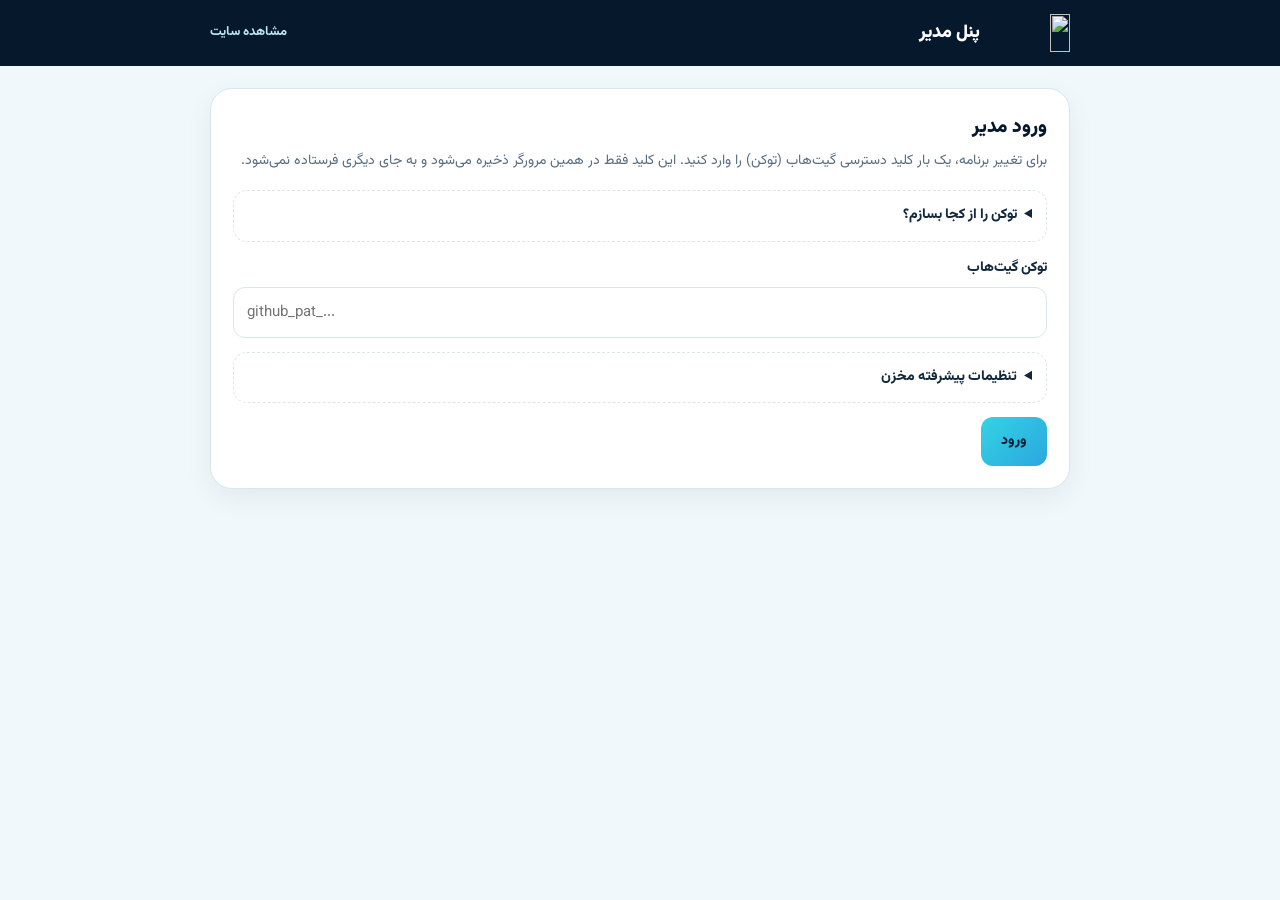
==== admin.html @ 572bd27a "Add files via upload" ====
<!doctype html>
<html lang="fa" dir="rtl">
<head>
<meta charset="utf-8">
<meta name="viewport" content="width=device-width,initial-scale=1,viewport-fit=cover">
<meta name="robots" content="noindex,nofollow">
<meta name="theme-color" content="#06182c">
<title>پنل مدیر استخر شهدای بسیج</title>
<link rel="icon" type="image/png" href="favicon.png">
<link href="https://fonts.googleapis.com/css2?family=Vazirmatn:wght@400;600;800;900&display=swap" rel="stylesheet">
<style>
/* Admin panel: calm light page, navy header, one card per task. Closed = red, open = green, same as the public site. */
:root{--ink:#06182c;--navy:#0a2a4a;--blue:#0b78c4;--aqua:#34d3e3;--foam:#f1f8fb;--text:#12283d;--muted:#566d80;--line:#d8e7ee;--ok:#16874f;--ok-soft:#e0f5e9;--bad:#c62839;--bad-soft:#fde8ea;--gold:#f2c14e;--font:"Vazirmatn",Tahoma,"Segoe UI",sans-serif}
*{box-sizing:border-box;margin:0;padding:0}
body{font-family:var(--font);background:var(--foam);color:var(--text);line-height:1.8;min-height:100vh}
a{color:var(--blue)}button,input,select,textarea{font:inherit;color:inherit}
:focus-visible{outline:3px solid var(--aqua);outline-offset:2px}
header{background:var(--ink);color:#fff;padding:14px 16px}
.hd{width:min(860px,100%);margin-inline:auto;display:flex;align-items:center;gap:14px}
.hd img{height:38px;width:auto}.hd h1{font-size:18px;font-weight:900}.hd .sp{margin-inline-start:auto;display:flex;gap:10px;align-items:center}
.hd a{color:#bfe9f4;font-size:13px;font-weight:700;text-decoration:none}
main{width:min(860px,100% - 32px);margin:22px auto 60px;display:grid;gap:18px}
.card{background:#fff;border:1px solid var(--line);border-radius:22px;padding:22px;box-shadow:0 10px 28px rgba(6,24,44,.06)}
.card h2{font-size:19px;font-weight:900;color:var(--ink);margin-bottom:4px}.card>p.lead{color:var(--muted);font-size:14px;margin-bottom:16px}
.field{display:grid;gap:6px;margin-bottom:14px}.field label{font-weight:800;font-size:14px}
input[type=text],input[type=password],select,textarea{width:100%;border:1.5px solid var(--line);border-radius:12px;padding:11px 13px;background:#fff;font-size:15px}
textarea{resize:vertical;min-height:72px}
.hint{font-size:12.5px;color:var(--muted)}
.btn{display:inline-flex;align-items:center;justify-content:center;gap:8px;border:0;border-radius:12px;padding:12px 20px;font-weight:800;font-size:14px;cursor:pointer;background:var(--ink);color:#fff}
.btn.pri{background:linear-gradient(135deg,var(--aqua),#2aa7e0);color:#04243a}
.btn.line{background:#fff;border:1.5px solid var(--line);color:var(--navy)}
.btn.danger{background:var(--bad-soft);color:var(--bad)}
.btn:disabled{opacity:.5;cursor:not-allowed}
.row{display:flex;gap:10px;flex-wrap:wrap;align-items:center}
.msg{padding:11px 14px;border-radius:12px;font-size:14px;font-weight:700;margin-top:12px}
.msg.ok{background:var(--ok-soft);color:var(--ok)}.msg.err{background:var(--bad-soft);color:var(--bad)}.msg.info{background:#e6f3fb;color:#0b5a8c}
.msg[hidden]{display:none}
details{border:1px dashed var(--line);border-radius:14px;padding:12px 14px;margin:14px 0}summary{cursor:pointer;font-weight:800;font-size:14px}
details ol{margin:10px 22px 4px;font-size:14px}details li{margin-bottom:4px}
code{background:#eef4f8;padding:1px 6px;border-radius:6px;font-size:13px;direction:ltr;unicode-bidi:isolate}
/* weekdays */
.wd{display:grid;gap:8px}
.wd-row{display:grid;grid-template-columns:1fr auto;align-items:center;gap:12px;padding:12px 16px;border-radius:16px;border:1.5px solid var(--line)}
.wd-row.open{background:#fff}.wd-row.closed{background:repeating-linear-gradient(135deg,#fff,#fff 8px,var(--bad-soft) 8px,var(--bad-soft) 16px);border-color:#f1c3c8}
.wd-row b{font-size:16px}.wd-row small{display:block;color:var(--muted);font-weight:700}
.sw{position:relative;display:inline-flex;align-items:center;gap:10px;cursor:pointer;font-weight:800;font-size:14px}
.sw input{position:absolute;opacity:0;width:44px;height:26px;margin:0;cursor:pointer}
.sw i{width:44px;height:26px;border-radius:99px;background:var(--bad);position:relative;transition:background .2s;flex:none}
.sw i:after{content:"";position:absolute;top:3px;inset-inline-start:3px;width:20px;height:20px;border-radius:50%;background:#fff;transition:transform .2s}
.sw input:checked+i{background:var(--ok)}
.sw input:checked+i:after{transform:translateX(-18px)}
.sw input:focus-visible+i{outline:3px solid var(--aqua);outline-offset:2px}
.st-open{color:var(--ok)}.st-closed{color:var(--bad)}
/* dates */
.chips{display:flex;flex-wrap:wrap;gap:8px;margin-top:12px}
.chip{display:inline-flex;align-items:center;gap:8px;padding:6px 8px 6px 14px;border-radius:99px;background:var(--bad-soft);color:var(--bad);font-weight:800;font-size:13px}
.chip button{border:0;background:#fff;color:var(--bad);width:24px;height:24px;border-radius:50%;cursor:pointer;font-weight:900;line-height:1}
.empty{color:var(--muted);font-size:13px}
.sw-line{display:flex;gap:10px;align-items:center;margin-bottom:12px}
.savebar{position:sticky;bottom:0;background:rgba(241,248,251,.94);backdrop-filter:blur(8px);padding:12px 0;display:flex;gap:10px;flex-wrap:wrap;align-items:center;border-top:1px solid var(--line)}
[hidden]{display:none!important}
@media(max-width:560px){.card{padding:18px}.wd-row{padding:12px}}
</style>
</head>
<body>
<header><div class="hd"><img src="img/logo.webp" alt="" width="76" height="38"><h1>پنل مدیر</h1><div class="sp"><a href="index.html">مشاهده سایت</a><button class="btn line" type="button" id="logout" hidden style="padding:7px 14px">خروج</button></div></div></header>

<main>
  <!-- step 1: sign in with the GitHub token -->
  <section class="card" id="loginCard">
    <h2>ورود مدیر</h2>
    <p class="lead">برای تغییر برنامه، یک بار کلید دسترسی گیت‌هاب (توکن) را وارد کنید. این کلید فقط در همین مرورگر ذخیره می‌شود و به جای دیگری فرستاده نمی‌شود.</p>
    <details>
      <summary>توکن را از کجا بسازم؟</summary>
      <ol>
        <li>وارد گیت‌هاب شوید و این صفحه را باز کنید: <a href="https://github.com/settings/personal-access-tokens/new" target="_blank" rel="noopener">github.com/settings/personal-access-tokens/new</a></li>
        <li>یک نام دلخواه بدهید و زمان انقضا را مثلاً «No expiration» یا یک سال بگذارید.</li>
        <li>در «Repository access» گزینه <b>Only select repositories</b> را بزنید و فقط مخزن <code>pool-ticket</code> را انتخاب کنید.</li>
        <li>در «Permissions» بخش «Repository permissions» مقدار <b>Contents</b> را روی <b>Read and write</b> بگذارید.</li>
        <li>«Generate token» را بزنید، توکن را کپی کنید و همین‌جا وارد کنید.</li>
      </ol>
    </details>
    <div class="field"><label for="token">توکن گیت‌هاب</label><input type="password" id="token" autocomplete="off" spellcheck="false" dir="ltr" placeholder="github_pat_..."></div>
    <details>
      <summary>تنظیمات پیشرفته مخزن</summary>
      <div class="field" style="margin-top:12px"><label for="repo">مخزن (صاحب/نام)</label><input type="text" id="repo" dir="ltr" value="pcmohqm-coder/pool-ticket"></div>
      <div class="field"><label for="branch">شاخه</label><input type="text" id="branch" dir="ltr" value="main"></div>
      <div class="field"><label for="path">فایل برنامه</label><input type="text" id="path" dir="ltr" value="schedule.json"></div>
    </details>
    <div class="row"><button class="btn pri" type="button" id="login">ورود</button></div>
    <div class="msg err" id="loginMsg" hidden role="alert"></div>
  </section>

  <!-- step 2: the editor -->
  <div id="editor" hidden style="display:grid;gap:18px">
    <section class="card">
      <h2>روزهای هفته</h2>
      <p class="lead">سانس هر روز هفته را باز یا بسته کنید. روز بسته تا وقتی دوباره بازش نکنید در همه هفته‌ها بسته می‌ماند.</p>
      <div class="wd" id="wd"></div>
    </section>

    <section class="card">
      <h2>تعطیلی یک تاریخ مشخص</h2>
      <p class="lead">برای تعطیلی فقط یک روز (مثلاً مناسبت یا تعمیرات) تاریخ را انتخاب کنید. بعد از آن روز خودکار باز می‌شود.</p>
      <div class="row"><select id="dateSel" style="flex:1;min-width:200px" aria-label="تاریخ"></select><button class="btn" type="button" id="addDate">افزودن تعطیلی</button></div>
      <div class="chips" id="chips"></div>
    </section>

    <section class="card">
      <h2>پیام اطلاعیه بالای سایت</h2>
      <p class="lead">یک نوار زرد بالای سایت نشان داده می‌شود. اگر متن عربی ننویسید، همان متن فارسی نمایش داده می‌شود.</p>
      <div class="sw-line"><label class="sw"><input type="checkbox" id="annOn"><i></i><span id="annState">نمایش پیام: خاموش</span></label></div>
      <div class="field"><label for="annFa">متن فارسی</label><textarea id="annFa" maxlength="300" placeholder="مثلاً: فردا به مناسبت ... استخر تعطیل است."></textarea></div>
      <div class="field"><label for="annAr">متن عربی (اختیاری)</label><textarea id="annAr" maxlength="300" dir="rtl"></textarea></div>
    </section>

    <div class="savebar">
      <button class="btn pri" type="button" id="save">ذخیره و انتشار روی سایت</button>
      <button class="btn line" type="button" id="reload">بازخوانی از سایت</button>
      <button class="btn line" type="button" id="dl">دانلود schedule.json</button>
    </div>
    <div class="msg" id="msg" hidden role="status"></div>
  </div>
</main>

<script>
(function(){
'use strict';
var TZ='Asia/Tehran';
var DAYS=['یکشنبه','دوشنبه','سه‌شنبه','چهارشنبه','پنجشنبه','جمعه','شنبه'];
var ORDER=[6,0,1,2,3,4,5];                       /* Saturday first */
var WOMEN=[6,1,3];
var MONTHS=['فروردین','اردیبهشت','خرداد','تیر','مرداد','شهریور','مهر','آبان','آذر','دی','بهمن','اسفند'];
var FAD='۰۱۲۳۴۵۶۷۸۹';
function $(s){return document.querySelector(s)}
function pad2(n){return (n<10?'0':'')+n}
function fa(s){return String(s).replace(/[0-9]/g,function(c){return FAD[+c]})}
function div(a,b){return Math.trunc(a/b)}
function g2j(gy,gm,gd){var g=[0,31,59,90,120,151,181,212,243,273,304,334];var jy=gy>1600?979:0;gy-=gy>1600?1600:621;var g2=gm>2?gy+1:gy;var d=365*gy+div(g2+3,4)-div(g2+99,100)+div(g2+399,400)-80+gd+g[gm-1];jy+=33*div(d,12053);d%=12053;jy+=4*div(d,1461);d%=1461;if(d>365){jy+=div(d-1,365);d=(d-1)%365}var jm=d<186?1+div(d,31):7+div(d-186,30);var jd=1+(d<186?d%31:(d-186)%30);return [jy,jm,jd]}
function todayT(){
  var y,m,d;
  try{var p=new Intl.DateTimeFormat('en-US',{timeZone:TZ,year:'numeric',month:'numeric',day:'numeric'}).formatToParts(new Date());var g=function(n){return +p.filter(function(x){return x.type===n})[0].value};y=g('year');m=g('month');d=g('day')}
  catch(e){var n=new Date();y=n.getFullYear();m=n.getMonth()+1;d=n.getDate()}
  return {y:y,m:m,d:d};
}
function addDays(b,n){var u=new Date(Date.UTC(b.y,b.m-1,b.d+n));return {y:u.getUTCFullYear(),m:u.getUTCMonth()+1,d:u.getUTCDate(),dow:u.getUTCDay()}}
function iso(x){return x.y+'-'+pad2(x.m)+'-'+pad2(x.d)}
function parseIso(s){var m=/^(\d{4})-(\d{2})-(\d{2})$/.exec(s);return m?{y:+m[1],m:+m[2],d:+m[3],dow:new Date(Date.UTC(+m[1],+m[2]-1,+m[3])).getUTCDay()}:null}
function label(x){var j=g2j(x.y,x.m,x.d);return DAYS[x.dow]+' '+fa(j[2])+' '+MONTHS[j[1]-1]+' '+fa(j[0])}

/* ---------- state ---------- */
var cfg={token:'',repo:'pcmohqm-coder/pool-ticket',branch:'main',path:'schedule.json'};
var data=defaults();
var sha=null;                                    /* current file sha on GitHub, null if the file does not exist yet */
function defaults(){return {version:1,updated:'',closedWeekdays:[],closedDates:[],announcement:{enabled:false,fa:'',ar:''}}}
function normalize(j){
  var s=defaults();if(!j||typeof j!=='object')return s;
  if(Array.isArray(j.closedWeekdays))s.closedWeekdays=j.closedWeekdays.filter(function(x){return Number.isInteger(x)&&x>=0&&x<=6});
  if(Array.isArray(j.closedDates))s.closedDates=j.closedDates.filter(function(x){return /^\d{4}-\d{2}-\d{2}$/.test(x)}).sort();
  var a=j.announcement;if(a&&typeof a==='object')s.announcement={enabled:!!a.enabled,fa:String(a.fa||''),ar:String(a.ar||'')};
  s.updated=String(j.updated||'');return s;
}

/* ---------- GitHub API ---------- */
function api(method,path,body){
  var opts={method:method,headers:{'Accept':'application/vnd.github+json','Authorization':'Bearer '+cfg.token,'X-GitHub-Api-Version':'2022-11-28'}};
  if(body){opts.headers['Content-Type']='application/json';opts.body=JSON.stringify(body)}
  return fetch('https://api.github.com'+path,opts).then(function(r){
    return r.text().then(function(t){var j=null;try{j=t?JSON.parse(t):null}catch(e){}if(!r.ok){var e=new Error((j&&j.message)||('HTTP '+r.status));e.status=r.status;throw e}return j});
  });
}
function fileUrl(){return '/repos/'+cfg.repo+'/contents/'+cfg.path.split('/').map(encodeURIComponent).join('/')}
function b64d(s){var bin=atob(s.replace(/\s/g,''));var bytes=new Uint8Array(bin.length);for(var i=0;i<bin.length;i++)bytes[i]=bin.charCodeAt(i);return new TextDecoder().decode(bytes)}
function b64e(s){var bytes=new TextEncoder().encode(s),bin='';for(var i=0;i<bytes.length;i++)bin+=String.fromCharCode(bytes[i]);return btoa(bin)}
function errText(e){
  if(e.status===401)return 'توکن معتبر نیست یا منقضی شده است.';
  if(e.status===403)return 'دسترسی کافی نیست. توکن باید برای مخزن pool-ticket اجازه «Contents: Read and write» داشته باشد.';
  if(e.status===404)return 'مخزن پیدا نشد. نام مخزن را در تنظیمات پیشرفته بررسی کنید و مطمئن شوید توکن به آن دسترسی دارد.';
  if(e instanceof TypeError)return 'ارتباط با گیت‌هاب برقرار نشد. اینترنت را بررسی کنید.';
  return 'خطا: '+e.message;
}
function loadFile(){
  return api('GET',fileUrl()+'?ref='+encodeURIComponent(cfg.branch)+'&t='+Date.now()).then(function(j){
    sha=j.sha;var parsed=null;try{parsed=JSON.parse(b64d(j.content))}catch(e){}data=normalize(parsed);
  },function(e){if(e.status===404){sha=null;data=defaults();return api('GET','/repos/'+cfg.repo).then(function(r){if(r&&r.permissions&&r.permissions.push===false)throw Object.assign(new Error('no push'),{status:403})})}throw e});
}
function saveFile(retry){
  data.updated=new Date().toISOString();
  prune();
  var body={message:'update schedule',content:b64e(JSON.stringify(data,null,2)+'\n'),branch:cfg.branch};
  if(sha)body.sha=sha;
  return api('PUT',fileUrl(),body).then(function(j){sha=j&&j.content&&j.content.sha||sha},function(e){
    if(!retry&&(e.status===409||e.status===422)){            /* file changed or was created elsewhere: get the new sha and try once more */
      return api('GET',fileUrl()+'?ref='+encodeURIComponent(cfg.branch)+'&t='+Date.now()).then(function(j){sha=j.sha;return saveFile(true)},function(){throw e});
    }
    throw e;
  });
}
function prune(){var t=iso(todayT());data.closedDates=data.closedDates.filter(function(d){return d>=t});data.closedDates.sort()}

/* ---------- UI ---------- */
function show(el,cls,txt){el.className='msg '+cls;el.textContent=txt;el.hidden=false}
function renderWeek(){
  var box=$('#wd');box.innerHTML='';
  ORDER.forEach(function(dow){
    var closed=data.closedWeekdays.indexOf(dow)>-1,women=WOMEN.indexOf(dow)>-1;
    var row=document.createElement('div');row.className='wd-row '+(closed?'closed':'open');
    row.innerHTML='<div><b>'+DAYS[dow]+'</b><small>'+(women?'بانوان':'آقایان')+'</small></div>';
    var lab=document.createElement('label');lab.className='sw';
    var inp=document.createElement('input');inp.type='checkbox';inp.checked=!closed;inp.id='wd'+dow;inp.setAttribute('aria-label','سانس '+DAYS[dow]);
    var i=document.createElement('i');var sp=document.createElement('span');sp.className=closed?'st-closed':'st-open';sp.textContent=closed?'بسته':'باز';
    inp.addEventListener('change',function(){
      var k=data.closedWeekdays.indexOf(dow);
      if(inp.checked&&k>-1)data.closedWeekdays.splice(k,1);
      if(!inp.checked&&k===-1)data.closedWeekdays.push(dow);
      renderWeek();
    });
    lab.appendChild(inp);lab.appendChild(i);lab.appendChild(sp);row.appendChild(lab);box.appendChild(row);
  });
}
function renderDates(){
  var sel=$('#dateSel');sel.innerHTML='';var t=todayT();
  for(var i=0;i<90;i++){var x=addDays(t,i);if(data.closedDates.indexOf(iso(x))>-1)continue;var o=document.createElement('option');o.value=iso(x);o.textContent=label(x)+(i===0?' (امروز)':'');sel.appendChild(o)}
  var chips=$('#chips');chips.innerHTML='';
  if(!data.closedDates.length){chips.innerHTML='<span class="empty">تعطیلی تاریخ مشخصی ثبت نشده است.</span>';return}
  data.closedDates.forEach(function(d){
    var x=parseIso(d);if(!x)return;var c=document.createElement('span');c.className='chip';c.appendChild(document.createTextNode(label(x)));
    var b=document.createElement('button');b.type='button';b.textContent='×';b.setAttribute('aria-label','حذف '+label(x));
    b.addEventListener('click',function(){data.closedDates=data.closedDates.filter(function(v){return v!==d});renderDates()});
    c.appendChild(b);chips.appendChild(c);
  });
}
function renderAnn(){
  $('#annOn').checked=!!data.announcement.enabled;$('#annFa').value=data.announcement.fa||'';$('#annAr').value=data.announcement.ar||'';
  $('#annState').textContent='نمایش پیام: '+($('#annOn').checked?'روشن':'خاموش');
}
function renderAll(){renderWeek();renderDates();renderAnn()}
function readAnn(){data.announcement={enabled:$('#annOn').checked,fa:$('#annFa').value.trim(),ar:$('#annAr').value.trim()}}

function enter(){
  $('#loginCard').hidden=true;$('#editor').hidden=false;$('#logout').hidden=false;renderAll();
}
function loginFlow(auto){
  var tok=$('#token').value.trim()||cfg.token;
  if(!tok){show($('#loginMsg'),'err','توکن را وارد کنید.');return}
  cfg.token=tok;cfg.repo=$('#repo').value.trim()||cfg.repo;cfg.branch=$('#branch').value.trim()||cfg.branch;cfg.path=$('#path').value.trim()||cfg.path;
  $('#login').disabled=true;$('#loginMsg').hidden=true;
  loadFile().then(function(){
    try{localStorage.setItem('poolAdmin',JSON.stringify(cfg))}catch(e){}
    enter();
  }).catch(function(e){
    cfg.token='';show($('#loginMsg'),'err',errText(e));$('#loginCard').hidden=false;
    if(auto)try{localStorage.removeItem('poolAdmin')}catch(x){}
  }).then(function(){$('#login').disabled=false});
}
$('#login').addEventListener('click',function(){loginFlow(false)});
$('#token').addEventListener('keydown',function(e){if(e.key==='Enter')loginFlow(false)});
$('#logout').addEventListener('click',function(){
  try{localStorage.removeItem('poolAdmin')}catch(e){}
  cfg.token='';$('#token').value='';$('#editor').hidden=true;$('#logout').hidden=true;$('#loginCard').hidden=false;
});
$('#addDate').addEventListener('click',function(){var v=$('#dateSel').value;if(v&&data.closedDates.indexOf(v)===-1){data.closedDates.push(v);data.closedDates.sort();renderDates()}});
$('#annOn').addEventListener('change',function(){$('#annState').textContent='نمایش پیام: '+($('#annOn').checked?'روشن':'خاموش')});
$('#save').addEventListener('click',function(){
  readAnn();
  if(data.announcement.enabled&&!data.announcement.fa&&!data.announcement.ar){show($('#msg'),'err','متن پیام را بنویسید یا نمایش پیام را خاموش کنید.');return}
  var b=$('#save');b.disabled=true;show($('#msg'),'info','در حال ذخیره...');
  saveFile(false).then(function(){
    renderDates();
    show($('#msg'),'ok','ذخیره شد. تغییرها معمولاً تا یک یا دو دقیقه دیگر روی سایت دیده می‌شوند.');
  }).catch(function(e){
    show($('#msg'),'err',errText(e)+' می‌توانید فایل را دانلود و خودتان در گیت‌هاب جایگزین کنید.');
  }).then(function(){b.disabled=false});
});
$('#reload').addEventListener('click',function(){
  show($('#msg'),'info','در حال بازخوانی...');
  loadFile().then(function(){renderAll();show($('#msg'),'ok','آخرین برنامه ثبت‌شده بارگذاری شد.')}).catch(function(e){show($('#msg'),'err',errText(e))});
});
$('#dl').addEventListener('click',function(){
  readAnn();prune();data.updated=new Date().toISOString();
  var blob=new Blob([JSON.stringify(data,null,2)+'\n'],{type:'application/json'});
  var a=document.createElement('a');a.href=URL.createObjectURL(blob);a.download='schedule.json';document.body.appendChild(a);a.click();
  setTimeout(function(){URL.revokeObjectURL(a.href);a.remove()},500);
});

/* auto sign-in when the token is already saved on this device */
try{
  var saved=JSON.parse(localStorage.getItem('poolAdmin')||'null');
  if(saved&&saved.token){cfg=saved;$('#repo').value=cfg.repo;$('#branch').value=cfg.branch;$('#path').value=cfg.path;$('#token').value=cfg.token;loginFlow(true)}
}catch(e){}
})();
</script>
</body>
</html>
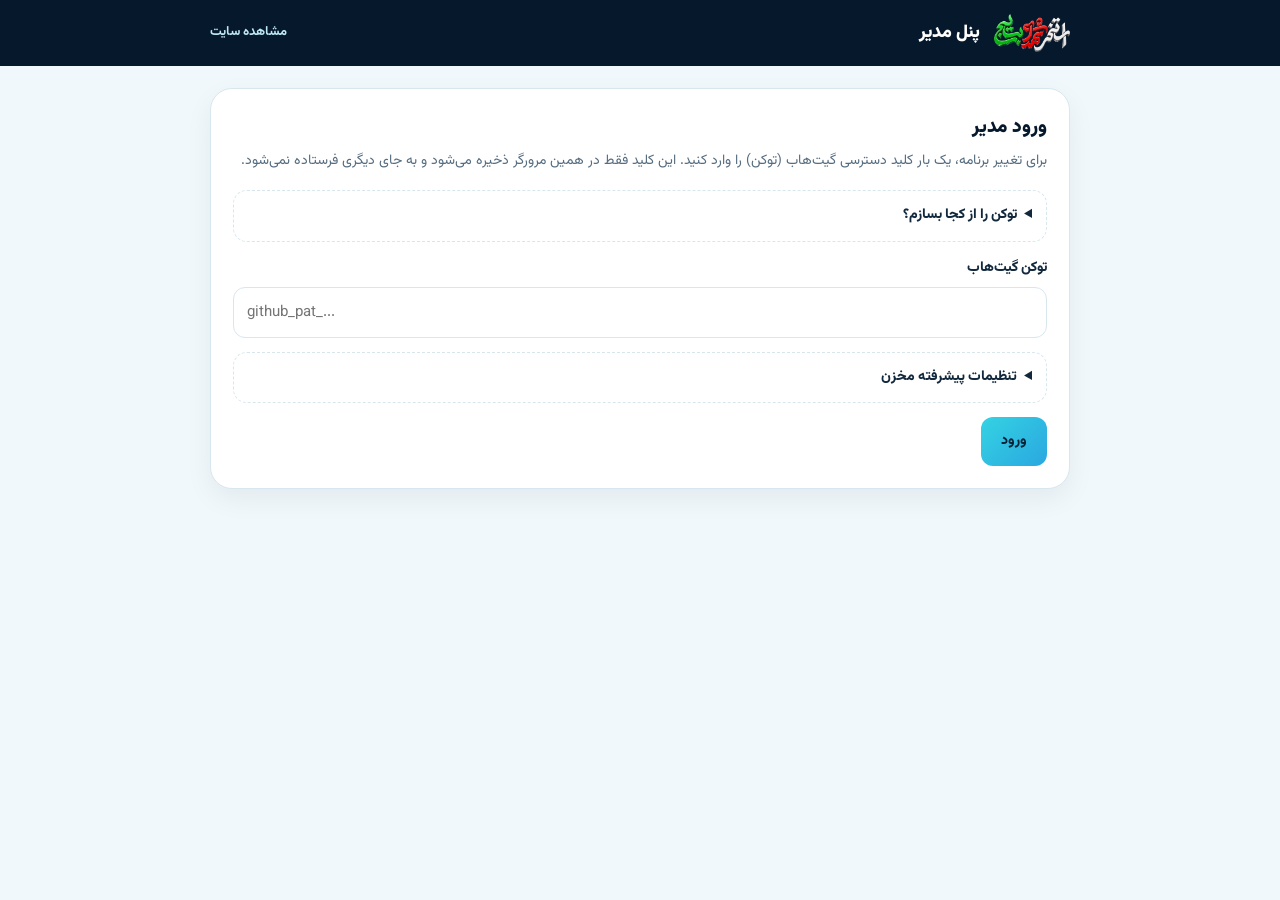
==== commit 5b023765: "Add files via upload" ====
--- a/admin.html
+++ b/admin.html
@@ -59,13 +59,29 @@
 .sw-line{display:flex;gap:10px;align-items:center;margin-bottom:12px}
 .savebar{position:sticky;bottom:0;background:rgba(241,248,251,.94);backdrop-filter:blur(8px);padding:12px 0;display:flex;gap:10px;flex-wrap:wrap;align-items:center;border-top:1px solid var(--line)}
 [hidden]{display:none!important}
-@media(max-width:560px){.card{padding:18px}.wd-row{padding:12px}}
+.atabs{display:flex;gap:8px;overflow-x:auto;padding:4px;background:#fff;border:1px solid var(--line);border-radius:18px;box-shadow:0 6px 18px rgba(6,24,44,.05)}
+.atabs button{flex:1 0 auto;border:0;border-radius:13px;padding:12px 16px;font-weight:800;font-size:14px;background:transparent;color:var(--muted);cursor:pointer;white-space:nowrap}
+.atabs button[aria-selected="true"]{background:var(--ink);color:#fff}
+.atabs button:not([aria-selected="true"]):hover{background:var(--foam);color:var(--ink)}
+main.wide{width:min(1120px,100% - 32px)}
+#toolFrame{display:block;width:100%;height:900px;border:0;border-radius:22px;background:#f3f6fb}
+@media(max-width:560px){.atabs{display:grid;grid-template-columns:1fr 1fr}.atabs button{white-space:normal;padding:11px 8px}.card{padding:18px}.wd-row{padding:12px}}
 </style>
 </head>
 <body>
 <header><div class="hd"><img src="img/logo.webp" alt="" width="76" height="38"><h1>پنل مدیر</h1><div class="sp"><a href="index.html">مشاهده سایت</a><button class="btn line" type="button" id="logout" hidden style="padding:7px 14px">خروج</button></div></div></header>
 
-<main>
+<main id="mainBox">
+  <nav class="atabs" id="atabs" role="tablist" aria-label="بخش‌های پنل" hidden>
+    <button type="button" role="tab" id="at-sched" aria-selected="true" data-tab="sched">برنامه و تعطیلی سایت</button>
+    <button type="button" role="tab" id="at-w" aria-selected="false" data-tab="w">لیست هفتگی A4</button>
+    <button type="button" role="tab" id="at-p" aria-selected="false" data-tab="p">سانس‌های خصوصی</button>
+    <button type="button" role="tab" id="at-d" aria-selected="false" data-tab="d">پوستر روزانه</button>
+  </nav>
+  <section id="toolView" hidden aria-live="polite">
+    <iframe id="toolFrame" title="ابزار پوستر" loading="lazy"></iframe>
+  </section>
+
   <!-- step 1: sign in with the GitHub token -->
   <section class="card" id="loginCard">
     <h2>ورود مدیر</h2>
@@ -152,7 +168,7 @@
 var cfg={token:'',repo:'pcmohqm-coder/pool-ticket',branch:'main',path:'schedule.json'};
 var data=defaults();
 var sha=null;                                    /* current file sha on GitHub, null if the file does not exist yet */
-function defaults(){return {version:1,updated:'',closedWeekdays:[],closedDates:[],announcement:{enabled:false,fa:'',ar:''}}}
+function defaults(){return {version:1,updated:'',closedWeekdays:[6],closedDates:[],announcement:{enabled:false,fa:'',ar:''}}}
 function normalize(j){
   var s=defaults();if(!j||typeof j!=='object')return s;
   if(Array.isArray(j.closedWeekdays))s.closedWeekdays=j.closedWeekdays.filter(function(x){return Number.isInteger(x)&&x>=0&&x<=6});
@@ -238,8 +254,22 @@
 function readAnn(){data.announcement={enabled:$('#annOn').checked,fa:$('#annFa').value.trim(),ar:$('#annAr').value.trim()}}
 
 function enter(){
-  $('#loginCard').hidden=true;$('#editor').hidden=false;$('#logout').hidden=false;renderAll();
-}
+  $('#loginCard').hidden=true;$('#logout').hidden=false;$('#atabs').hidden=false;renderAll();showTab('sched');
+}
+/* top tabs: site schedule (editor) or one of the three poster tools in an iframe */
+function showTab(k){
+  var tool=k!=='sched';
+  document.querySelectorAll('#atabs button').forEach(function(b){b.setAttribute('aria-selected',String(b.dataset.tab===k))});
+  $('#editor').hidden=tool;$('#toolView').hidden=!tool;$('#mainBox').classList.toggle('wide',tool);
+  if(tool){var f=$('#toolFrame'),src='tools.html?t='+k;if(f.getAttribute('data-src')!==src){f.setAttribute('data-src',src);f.style.height='900px';f.src=src}}
+  try{sessionStorage.setItem('poolTab',k)}catch(e){}
+  window.scrollTo(0,0);
+}
+document.querySelectorAll('#atabs button').forEach(function(b){b.addEventListener('click',function(){showTab(b.dataset.tab)})});
+window.addEventListener('message',function(e){
+  if(e.origin!==location.origin||!e.data||typeof e.data.poolToolsHeight!=='number')return;
+  $('#toolFrame').style.height=Math.max(500,Math.min(4000,e.data.poolToolsHeight+8))+'px';
+});
 function loginFlow(auto){
   var tok=$('#token').value.trim()||cfg.token;
   if(!tok){show($('#loginMsg'),'err','توکن را وارد کنید.');return}
@@ -257,7 +287,7 @@
 $('#token').addEventListener('keydown',function(e){if(e.key==='Enter')loginFlow(false)});
 $('#logout').addEventListener('click',function(){
   try{localStorage.removeItem('poolAdmin')}catch(e){}
-  cfg.token='';$('#token').value='';$('#editor').hidden=true;$('#logout').hidden=true;$('#loginCard').hidden=false;
+  cfg.token='';$('#token').value='';$('#editor').hidden=true;$('#toolView').hidden=true;$('#atabs').hidden=true;$('#mainBox').classList.remove('wide');$('#toolFrame').removeAttribute('src');$('#toolFrame').removeAttribute('data-src');$('#logout').hidden=true;$('#loginCard').hidden=false;
 });
 $('#addDate').addEventListener('click',function(){var v=$('#dateSel').value;if(v&&data.closedDates.indexOf(v)===-1){data.closedDates.push(v);data.closedDates.sort();renderDates()}});
 $('#annOn').addEventListener('change',function(){$('#annState').textContent='نمایش پیام: '+($('#annOn').checked?'روشن':'خاموش')});
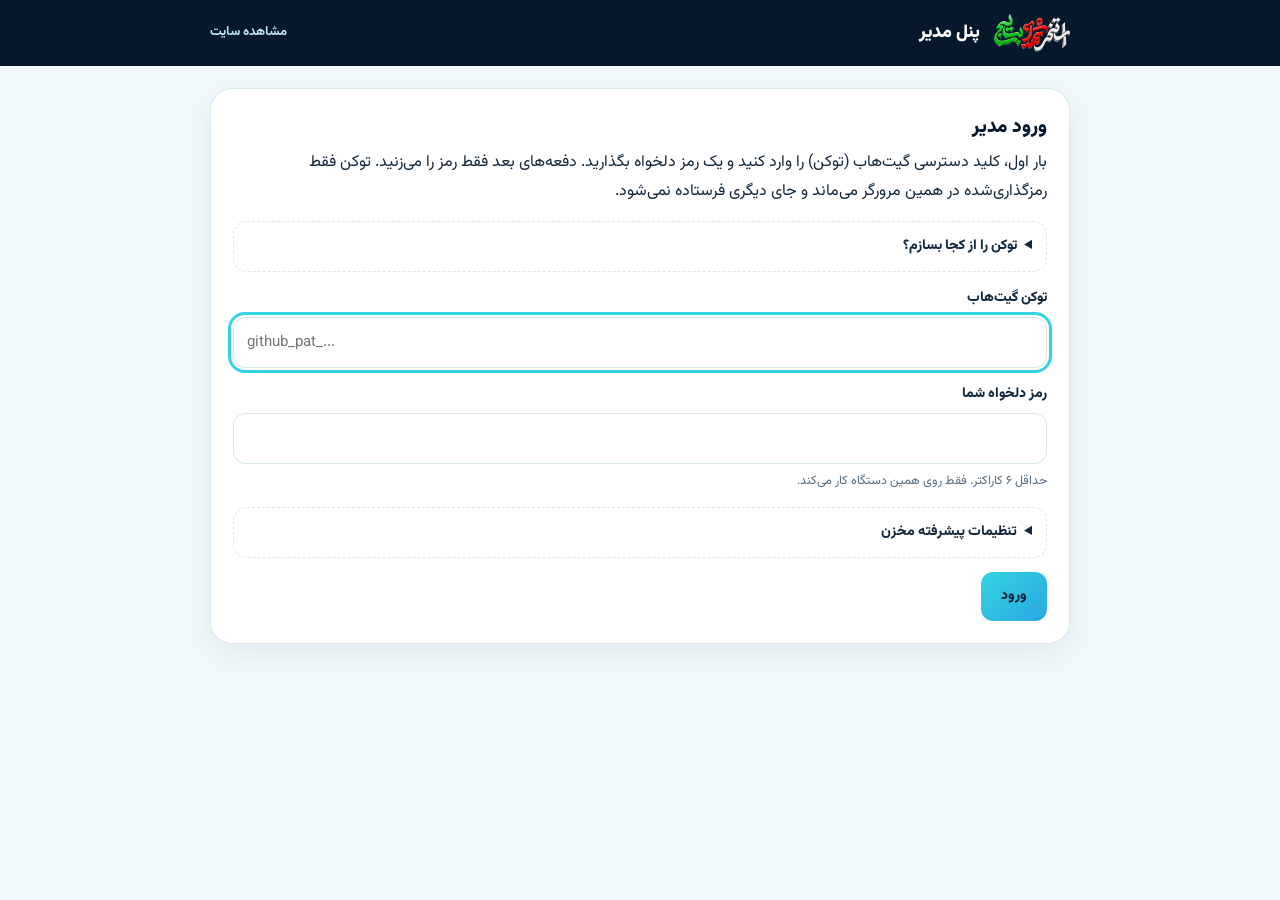
==== commit 8c7581f1: "Add files via upload" ====
--- a/admin.html
+++ b/admin.html
@@ -85,7 +85,13 @@
   <!-- step 1: sign in with the GitHub token -->
   <section class="card" id="loginCard">
     <h2>ورود مدیر</h2>
-    <p class="lead">برای تغییر برنامه، یک بار کلید دسترسی گیت‌هاب (توکن) را وارد کنید. این کلید فقط در همین مرورگر ذخیره می‌شود و به جای دیگری فرستاده نمی‌شود.</p>
+    <div id="unlockBox" hidden>
+      <p class="lead">رمز خود را وارد کنید.</p>
+      <div class="field"><label for="pw">رمز</label><input type="password" id="pw" autocomplete="current-password" spellcheck="false"></div>
+      <p class="hint"><a href="#" id="newToken">ورود با توکن جدید یا فراموشی رمز</a></p>
+    </div>
+    <div id="setupBox">
+    <p class="lead">بار اول، کلید دسترسی گیت‌هاب (توکن) را وارد کنید و یک رمز دلخواه بگذارید. دفعه‌های بعد فقط رمز را می‌زنید. توکن فقط رمزگذاری‌شده در همین مرورگر می‌ماند و جای دیگری فرستاده نمی‌شود.</p>
     <details>
       <summary>توکن را از کجا بسازم؟</summary>
       <ol>
@@ -97,12 +103,14 @@
       </ol>
     </details>
     <div class="field"><label for="token">توکن گیت‌هاب</label><input type="password" id="token" autocomplete="off" spellcheck="false" dir="ltr" placeholder="github_pat_..."></div>
+    <div class="field"><label for="pwNew">رمز دلخواه شما</label><input type="password" id="pwNew" autocomplete="new-password" spellcheck="false"><span class="hint">حداقل ۶ کاراکتر. فقط روی همین دستگاه کار می‌کند.</span></div>
     <details>
       <summary>تنظیمات پیشرفته مخزن</summary>
       <div class="field" style="margin-top:12px"><label for="repo">مخزن (صاحب/نام)</label><input type="text" id="repo" dir="ltr" value="pcmohqm-coder/pool-ticket"></div>
       <div class="field"><label for="branch">شاخه</label><input type="text" id="branch" dir="ltr" value="main"></div>
       <div class="field"><label for="path">فایل برنامه</label><input type="text" id="path" dir="ltr" value="schedule.json"></div>
     </details>
+    </div>
     <div class="row"><button class="btn pri" type="button" id="login">ورود</button></div>
     <div class="msg err" id="loginMsg" hidden role="alert"></div>
   </section>
@@ -270,24 +278,65 @@
   if(e.origin!==location.origin||!e.data||typeof e.data.poolToolsHeight!=='number')return;
   $('#toolFrame').style.height=Math.max(500,Math.min(4000,e.data.poolToolsHeight+8))+'px';
 });
-function loginFlow(auto){
-  var tok=$('#token').value.trim()||cfg.token;
-  if(!tok){show($('#loginMsg'),'err','توکن را وارد کنید.');return}
+/* ---- password login: the GitHub token is stored encrypted (AES-GCM, key from the password via PBKDF2) ---- */
+var VAULT='poolAdminVault',mode='setup';
+function b64(buf){var a=new Uint8Array(buf),s='';for(var i=0;i<a.length;i++)s+=String.fromCharCode(a[i]);return btoa(s)}
+function unb64(t){var s=atob(t),a=new Uint8Array(s.length);for(var i=0;i<s.length;i++)a[i]=s.charCodeAt(i);return a}
+function deriveKey(pw,salt){
+  return crypto.subtle.importKey('raw',new TextEncoder().encode(pw),'PBKDF2',false,['deriveKey']).then(function(m){
+    return crypto.subtle.deriveKey({name:'PBKDF2',salt:salt,iterations:250000,hash:'SHA-256'},m,{name:'AES-GCM',length:256},false,['encrypt','decrypt']);
+  });
+}
+function sealVault(pw,obj){
+  var salt=crypto.getRandomValues(new Uint8Array(16)),iv=crypto.getRandomValues(new Uint8Array(12));
+  return deriveKey(pw,salt).then(function(k){return crypto.subtle.encrypt({name:'AES-GCM',iv:iv},k,new TextEncoder().encode(JSON.stringify(obj)))}).then(function(ct){
+    localStorage.setItem(VAULT,JSON.stringify({v:1,salt:b64(salt),iv:b64(iv),ct:b64(ct)}));
+  });
+}
+function openVault(pw){
+  var v=JSON.parse(localStorage.getItem(VAULT));
+  return deriveKey(pw,unb64(v.salt)).then(function(k){return crypto.subtle.decrypt({name:'AES-GCM',iv:unb64(v.iv)},k,unb64(v.ct))}).then(function(pt){return JSON.parse(new TextDecoder().decode(pt))});
+}
+function hasVault(){try{return !!localStorage.getItem(VAULT)}catch(e){return false}}
+function setMode(m){
+  mode=m;$('#unlockBox').hidden=m!=='unlock';$('#setupBox').hidden=m!=='setup';$('#loginMsg').hidden=true;
+  setTimeout(function(){try{(m==='unlock'?$('#pw'):$('#token')).focus()}catch(e){}},50);
+}
+function finishLogin(){
+  return loadFile().then(function(){enter()});
+}
+function loginFlow(){
+  if(!window.crypto||!crypto.subtle){show($('#loginMsg'),'err','این مرورگر رمزگذاری را پشتیبانی نمی‌کند. صفحه را با https باز کنید.');return}
+  $('#loginMsg').hidden=true;
+  var b=$('#login');b.disabled=true;
+  var done=function(){b.disabled=false};
+  if(mode==='unlock'){
+    var pw=$('#pw').value;
+    if(!pw){show($('#loginMsg'),'err','رمز را وارد کنید.');done();return}
+    openVault(pw).then(function(o){cfg=o;return finishLogin()},function(){throw Object.assign(new Error('bad'),{badPw:true})})
+      .catch(function(e){show($('#loginMsg'),'err',e&&e.badPw?'رمز اشتباه است.':errText(e));$('#loginCard').hidden=false})
+      .then(function(){$('#pw').value='';done()});
+    return;
+  }
+  var tok=$('#token').value.trim(),pn=$('#pwNew').value;
+  if(!tok){show($('#loginMsg'),'err','توکن را وارد کنید.');done();return}
+  if(pn.length<6){show($('#loginMsg'),'err','رمز باید حداقل ۶ کاراکتر باشد.');done();return}
   cfg.token=tok;cfg.repo=$('#repo').value.trim()||cfg.repo;cfg.branch=$('#branch').value.trim()||cfg.branch;cfg.path=$('#path').value.trim()||cfg.path;
-  $('#login').disabled=true;$('#loginMsg').hidden=true;
-  loadFile().then(function(){
-    try{localStorage.setItem('poolAdmin',JSON.stringify(cfg))}catch(e){}
-    enter();
-  }).catch(function(e){
-    cfg.token='';show($('#loginMsg'),'err',errText(e));$('#loginCard').hidden=false;
-    if(auto)try{localStorage.removeItem('poolAdmin')}catch(x){}
-  }).then(function(){$('#login').disabled=false});
-}
-$('#login').addEventListener('click',function(){loginFlow(false)});
-$('#token').addEventListener('keydown',function(e){if(e.key==='Enter')loginFlow(false)});
+  finishLogin().then(function(){return sealVault(pn,cfg)}).then(function(){$('#token').value='';$('#pwNew').value=''})
+    .catch(function(e){cfg.token='';show($('#loginMsg'),'err',errText(e));$('#loginCard').hidden=false})
+    .then(done);
+}
+$('#login').addEventListener('click',loginFlow);
+$('#token').addEventListener('keydown',function(e){if(e.key==='Enter')$('#pwNew').focus()});
+$('#pwNew').addEventListener('keydown',function(e){if(e.key==='Enter')loginFlow()});
+$('#pw').addEventListener('keydown',function(e){if(e.key==='Enter')loginFlow()});
+$('#newToken').addEventListener('click',function(e){
+  e.preventDefault();
+  if(confirm('توکن و رمز ذخیره‌شده روی این دستگاه پاک می‌شود و باید توکن جدید وارد کنید. ادامه می‌دهید؟')){try{localStorage.removeItem(VAULT)}catch(x){}setMode('setup')}
+});
 $('#logout').addEventListener('click',function(){
-  try{localStorage.removeItem('poolAdmin')}catch(e){}
-  cfg.token='';$('#token').value='';$('#editor').hidden=true;$('#toolView').hidden=true;$('#atabs').hidden=true;$('#mainBox').classList.remove('wide');$('#toolFrame').removeAttribute('src');$('#toolFrame').removeAttribute('data-src');$('#logout').hidden=true;$('#loginCard').hidden=false;
+  cfg.token='';$('#editor').hidden=true;$('#toolView').hidden=true;$('#atabs').hidden=true;$('#mainBox').classList.remove('wide');$('#toolFrame').removeAttribute('src');$('#toolFrame').removeAttribute('data-src');$('#logout').hidden=true;$('#loginCard').hidden=false;
+  setMode(hasVault()?'unlock':'setup');
 });
 $('#addDate').addEventListener('click',function(){var v=$('#dateSel').value;if(v&&data.closedDates.indexOf(v)===-1){data.closedDates.push(v);data.closedDates.sort();renderDates()}});
 $('#annOn').addEventListener('change',function(){$('#annState').textContent='نمایش پیام: '+($('#annOn').checked?'روشن':'خاموش')});
@@ -313,11 +362,9 @@
   setTimeout(function(){URL.revokeObjectURL(a.href);a.remove()},500);
 });
 
-/* auto sign-in when the token is already saved on this device */
-try{
-  var saved=JSON.parse(localStorage.getItem('poolAdmin')||'null');
-  if(saved&&saved.token){cfg=saved;$('#repo').value=cfg.repo;$('#branch').value=cfg.branch;$('#path').value=cfg.path;$('#token').value=cfg.token;loginFlow(true)}
-}catch(e){}
+/* start: old plain-text token (earlier version) is removed; saved vault -> ask for the password */
+try{localStorage.removeItem('poolAdmin')}catch(e){}
+setMode(hasVault()?'unlock':'setup');
 })();
 </script>
 </body>
